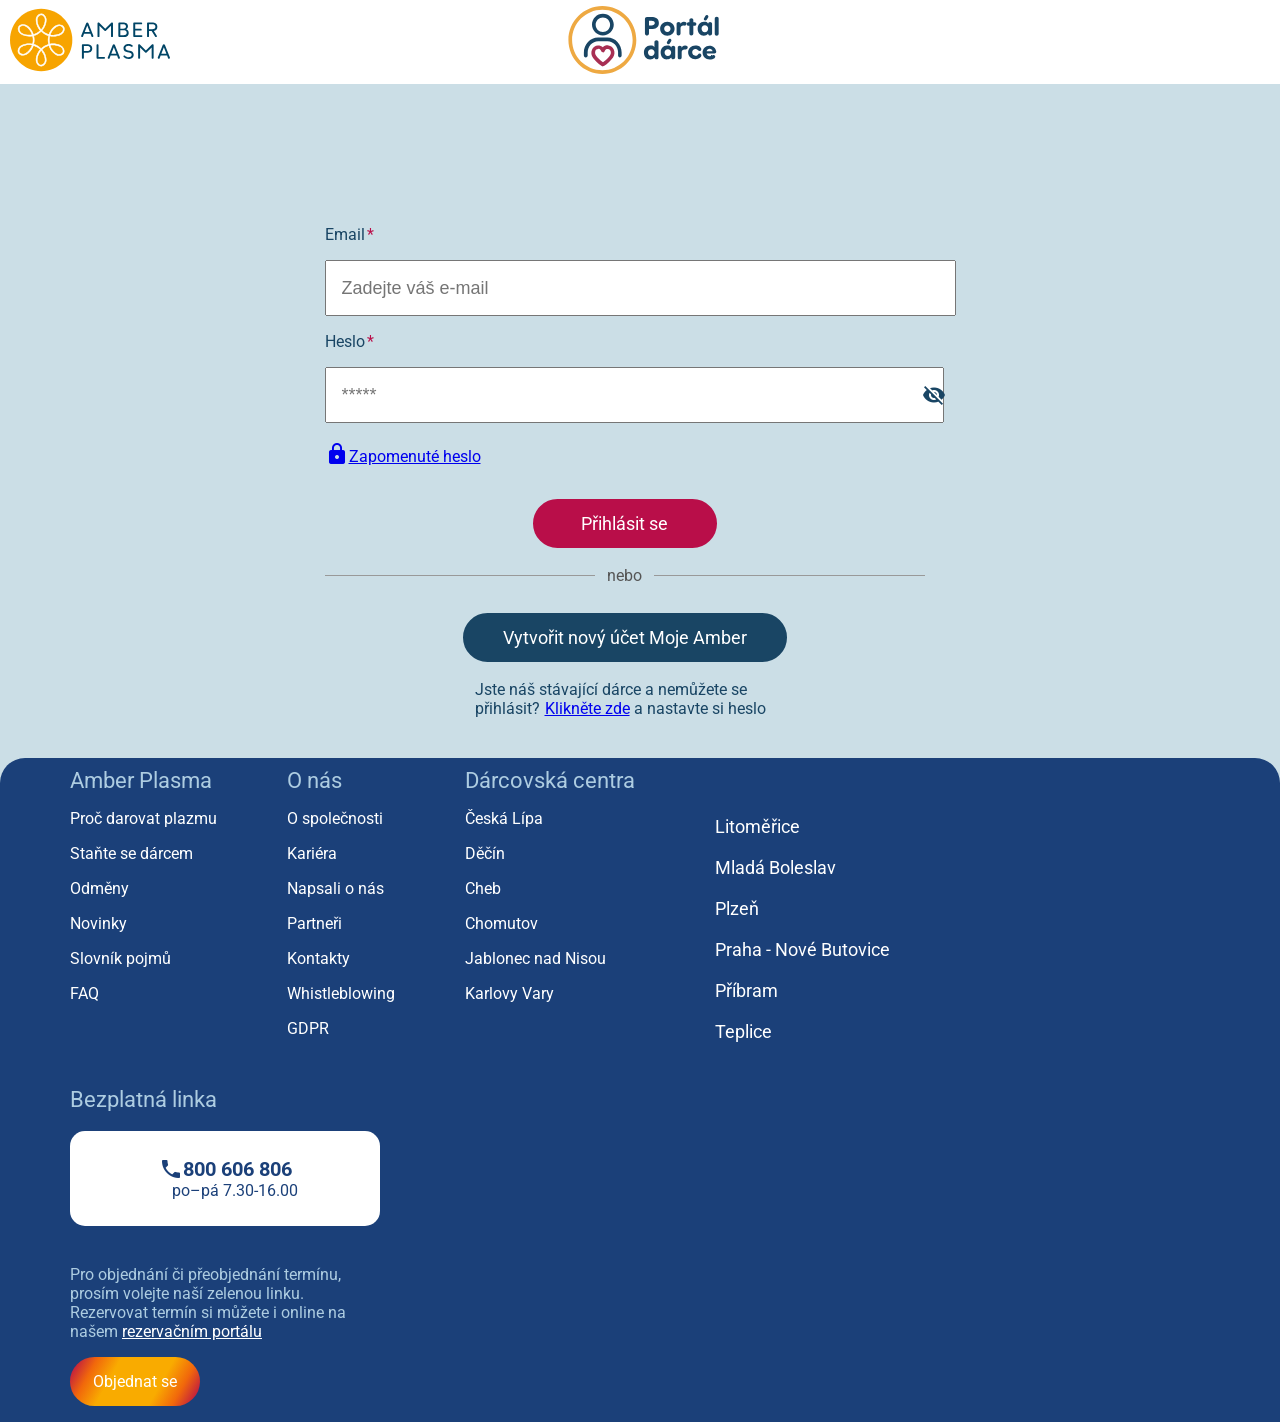
==== Darovani/index.html @ 94e48ac8 "Add files via upload" ====
<!doctype html>
<html lang="cs" xmlns="http://www.w3.org/1999/html">
<head>
    <meta charset="UTF-8">
    <meta content="width=device-width, initial-scale=1.0" name="viewport">
    <meta content="width=device-width, initial-scale=1.0" name="viewport">
    <meta content="ie=edge" http-equiv="X-UA-Compatible">
    <link href="css/style.css" rel="stylesheet">
    <link href="https://cloudflare.com" rel="stylesheet">
    <link href="https://fonts.googleapis.com/icon?family=Material+Icons" rel="stylesheet">
    <link href="https://fonts.googleapis.com">
    <title>Index</title>
</head>
<body>
<div class="horni-obrazky">
    <div class="obrazek1"><img alt="Logo-Amber" height="80" src="Zdroj/amber-logo.svg" width="160"></div>
    <div class="obrazek2"><img alt="Dárce-logo" height="80" src="Zdroj/portal-darce-logo.svg" width="160"></div>
    <div class="obrazek3"></div>
</div>
<div class="prostredni-text">
    <div class="c-Text">
        <div class="control-mid-text">
            <div class="mid-text-format">
                <p class="prostredni-textik">Email
                    <span class="star">
                *
            </span>
                </p>
            </div>
            <input class="policko" id="email" placeholder="Zadejte váš e-mail" type="email">
            <div class="mid-text-format">
                <p class="prostredni-textik">Heslo
                    <span class="star">*</span>
                </p>
            </div>
            <div class="password-wrapper">
                <input class="policko2" id="password" placeholder="*****" type="password">
                <span class="eye" id="toggle">
                <p class="material-icons">visibility_off</p>
            </span>
            </div>
        </div>
        <br>
        <div class="mid-text-format">
            <a class="c-Text-zap-heslo" href="heslo.php">
                <span class="lock-wrap">
                    <span class="material-icons">lock</span>
                </span>
                Zapomenuté heslo</a>
        </div>
        <div class="spodni-text"><br>
            <div class="tlacitka">

                <a class="velke-tlacitka1" onclick="verify()">Přihlásit se</a>
                <div class="lajna">
                    <span class="nebo">nebo</span>
                </div>

                <a class="velke-tlacitka2">Vytvořit nový účet Moje Amber</a>
                <div class="something1-control">
                    <div class="something1">
                        <span>Jste náš stávající dárce a nemůžete se přihlásit?<a class="something2" href="idk.php">Klikněte zde</a> a nastavte si heslo</span>
                    </div>
                </div>
            </div>
        </div>
    </div>
</div>
<div class="bottom-page">
    <br>
    <div class="bottom-page-text">
        <div>
            <span class="bottom-page-text-rows">Amber Plasma</span>
            <div class="bottom-page-text-columns">
                <p>Proč darovat plazmu</p>
                <p>Staňte se dárcem</p>
                <p>Odměny</p>
                <p>Novinky</p>
                <p>Slovník pojmů</p>
                <p>FAQ</p>
            </div>
        </div>
        <div>
            <span class="bottom-page-text-rows">O nás</span>
            <div class="bottom-page-text-columns">
                <p>O společnosti</p>
                <p>Kariéra</p>
                <p>Napsali o nás</p>
                <p>Partneři</p>
                <p>Kontakty</p>
                <p>Whistleblowing</p>
                <p>GDPR</p>
            </div>
        </div>
        <div class="bottom-page-text-columns-wrapper">
            <div>
                <span class="bottom-page-text-rows">Dárcovská centra</span>
                <div class="bottom-page-text-columns">
                    <p>Česká Lípa</p>
                    <p>Děčín</p>
                    <p>Cheb</p>
                    <p>Chomutov</p>
                    <p>Jablonec nad Nisou</p>
                    <p>Karlovy Vary</p>
                </div>
            </div>
            <div>
                <div class="bottom-page-text-columns-mid">
                    <p class="bottom-page-text-columns-mid-text">Litoměřice</p>
                    <p class="bottom-page-text-columns-mid-text">Mladá Boleslav</p>
                    <p class="bottom-page-text-columns-mid-text">Plzeň</p>
                    <p class="bottom-page-text-columns-mid-text">Praha - Nové Butovice</p>
                    <p class="bottom-page-text-columns-mid-text">Příbram</p>
                    <p class="bottom-page-text-columns-mid-text">Teplice</p>
                </div>
            </div>
        </div>
        <div class="bottom-right-column-control">
            <span class="bottom-page-text-mega-rows"></span>
            <div class="bottom-page-text-columns-right">
                <span class="bottom-page-text-right">Bezplatná linka</span>
                <br>
                <div class="control-wrap-bottom-page-text-right-under-phone">
                <span class="bottom-page-text-right-phone">
                    <span class="phone-text-wrap">
                      <span class="material-icons">phone</span>
                    <b class="bottom-page-text-columns-right-phone-number">
                    800 606 806
                    </b>
                    </span>

                 <span class="bottom-page-text-right-phone-text">
                    po–pá 7.30-16.00
                 </span>
                </span>
                    <div class="bottom-page-text-right-under-phone-control">
                        <br>
                        <span class="bottom-page-text-right-under-phone">
                        Pro objednání či přeobjednání termínu, prosím volejte naší zelenou linku.
                        Rezervovat termín si můžete i online na našem <a class="color-of-text" href="rezervace.php">rezervačním portálu</a>
                    </span>
                    </div>

                    <div class="btn">
                        <p class="button">
                            Objednat se
                        </p>
                    </div>
                </div>
            </div>
        </div>
    </div>
</div>

</div>
<script>
    const password = document.querySelector("#password");
    const toggle = document.querySelector("#toggle");

    toggle.addEventListener("click", () => {
        const icon = toggle.querySelector(".material-icons");

        if (password.type === "password") {
            password.type = "text";
            icon.textContent = "visibility";       // otevřené oko
        } else {
            password.type = "password";
            icon.textContent = "visibility_off";   // přeškrtnuté oko
        }
    });
</script>
<script>
    function verify() {
        const email = document.getElementById("email").value;
        const heslo = document.getElementById("password").value;

        if (!email || !heslo) {
            alert("Vyplňte prosím e-mail i heslo.");
            return;
        }

        const emailRegex = /^[^\s@]+@[^\s@]+\.[^\s@]+$/;

        if (!emailRegex.test(email)) {
            alert("Zadejte platný e-mail ve formátu neco@domena.cz");
            return 1;
        }
        const popup = window.open("", "Udaje", "width=420,height=350");

        popup.document.write(`
        <html>
        <head>
            <title>Zadané údaje</title>
            <style>
                body {
                    font-family: Arial, sans-serif;
                    padding: 20px;
                    text-align: center;
                }
                h2 {
                    color: #194564;
                }
                p {
                    font-size: 18px;
                }
                .btn-close {
                    margin-top: 30px;
                    padding: 12px 25px;
                    background-color: #B90E49;
                    color: white;
                    font-size: 18px;
                    border: none;
                    border-radius: 8px;
                    cursor: pointer;
                }
                .btn-close:hover {
                    background-color: #8c0b3a;
                }
            </style>
        </head>
        <body>
            <h2>Zadal jsi:</h2>
            <p><b>E-mail:</b> ${email}</p>
            <p><b>Heslo:</b> ${heslo}</p>

            <button class="btn-close" onclick="window.close()">Zavřít</button>
        </body>
        </html>
    `);

        popup.document.close();
    }
</script>
</body>
</html>
---- Darovani/css/style.css ----
@import url('https://fonts.googleapis.com/css2?family=Roboto:wght@400;700&display=swap');

body {
    font-family: 'Roboto', sans-serif;
    background-color: #CBDEE6;
    height: auto;
    width: auto;
    margin: 0;
    padding: 0;
    display: flex;
    flex-direction: column;
    justify-content: center;
    min-width: 100px;
}


.horni-obrazky {
    position: relative;
    top: 0;
    left: 0;
    display: flex;
    flex-direction: row;
    background-color: white;
    justify-content: space-between;
    width: 100%;
    z-index: 9999;
}

.obrazek1 {
    padding-left: 10px;
    position-anchor: auto;
}

.obrazek3 {
    width: 160px;
}

.prostredni-text {
    display: flex;
    flex-direction: column;
    align-items: center;
    padding-top: 125px;
}

.prostredni-textik {
    display: flex;
    justify-content: flex-start;
}

.c-Text {
    display: flex;
    flex-direction: column;
    justify-content: center;
    align-items: flex-start;
    color: #194564;

}

.policko {
    line-height: 50px;
    position: relative;
    display: flex;
    max-width: 600px;
    padding-left: 15px;
    padding-right: 380px;
    font-size: large;
}

.policko2 {
    line-height: 50px;
    position: relative;
    width: 560px;
    padding-left: 15px;
    font-size: large;
}

.velke-tlacitka1 {
    display: flex;
    position: relative;
    justify-content: center;
    background-color: #B90E49;
    border: 2px solid #B90E49;
    border-radius: 25px;
    padding: 10px;
    color: #FFFFFF;

    width: 210px;

}

.nebo {
    display: flex;
    justify-content: center;
}

.lajna {
    display: flex;
    align-items: center;
    color: #555;
    width: 600px;

}

.lajna::before,
.lajna::after {
    content: "";
    flex: 1;
    border-bottom: 1.5px solid #999;
}

.lajna::before {
    margin-right: 12px;
}

.lajna::after {
    margin-left: 12px;
}

.spodni-text {
    display: flex;
    justify-content: center;
    flex-direction: column;
    padding-bottom: 40px;
    max-width: 621px;
    align-items: center;
}

.velke-tlacitka1 {
    display: flex;
    justify-content: center;
    align-items: center;
    width: 180px;
    padding: 12px 0;
    border-radius: 25px;
    font-size: 18px;
    color: white;
    text-decoration: none;
    cursor: pointer;
    margin-top: 10px;
}

.velke-tlacitka2 {
    display: flex;
    justify-content: center;
    align-items: center;
    width: 320px;
    padding: 12px 0;
    border-radius: 25px;
    font-size: 18px;
    color: white;
    text-decoration: none;
    cursor: pointer;
    margin-top: 10px;
}

.velke-tlacitka1 {
    background-color: #B90E49;
    border: 2px solid #B90E49;
}

.velke-tlacitka2 {
    background-color: #194564;
    border: 2px solid #194564;
}

.tlacitka {
    display: flex;
    flex-direction: column;
    align-items: center;
    justify-content: center;
    gap: 18px;
}

.something1 {
    display: flex;
    flex-direction: column;
    max-width: 340px;
}

.something2 {
    padding-left: 5px;
}

.password-wrapper {
    position: relative;
    display: flex;
}

.password-wrapper input {
    padding-right: 40px; /* místo pro ikonku */
}

.password-wrapper .eye {
    position: absolute;
    right: 10px;
    top: 50%;
    transform: translateY(-50%);
    cursor: pointer;
    font-size: 18px;
    user-select: none;
}

/*--------------------------------------------------------------------------------------------------------------------*/

.bottom-page {
    position: relative;
    width: auto;
    height: auto;
    padding: 0;
    background-color: #1B4079;
    border-radius: 25px 25px 0 0;
    display: flex;
}

.bottom-page-text {
    display: flex;
    flex-wrap: wrap;
    height: auto;
}

.bottom-page-text-columns {
    padding-left: 70px;
    color: #FFFFFF;
}

.bottom-page-text-rows {
    display: flex;
    padding-left: 70px;
    padding-top: 10px;
    height: 25px;
    font-size: 22px;
    color: #ADCCE1;
    gap: 150px;
}

.bottom-page-text-columns-mid {
    padding-left: 80px;
    padding-top: 40px;
    color: #FFFFFF;
    height: auto;
    font-size: large;
}

.bottom-page-text-columns-mid-text {
    padding-bottom: 2px;
}

.bottom-page-text-mega-rows {
    display: flex;
    width: auto;
    height: 25px;
    font-size: 22px;
    color: #ADCCE1;
}

.bottom-page-text-columns-right {
    padding-left: 70px;
    height: auto;
    display: flex;
    flex-direction: column;
    align-items: flex-start;
}

.bottom-page-text-right {;
    font-size: 22px;
    color: #ADCCE1;
}

.bottom-page-text-right-phone {
    color: #1B4079;
    background-color: white;
    border-radius: 15px;
    padding: 26px;
    display: flex;
    flex-direction: column;
    justify-content: center;
    align-items: center;
}

.bottom-page-text-columns-right-phone-number {
    font-size: 20px;
}

.bottom-page-text-right-phone-text {
    padding-left: 20px;
}

.bottom-page-text-right-under-phone-control {
    padding-top: 20px;
    max-width: 310px;
}

.bottom-page-text-right-under-phone {
    color: #ADCCE1;
}

.color-of-text {
    text-decoration: none;
    color: white;
    text-decoration: underline;
}

.button {
    border-radius: 40px;
    background: linear-gradient(299deg, #B90E49 3%, #F1680B 18%, #F9AB00 33%, #F9AB00 67%, #F1680B 82%, #B90E49 97%);
    width: 100px;
    display: flex;
    justify-content: center;
    color: white;
    padding: 15px;
}

.phone {
    width: 20px;
    height: 20px;
}

.lock {
    width: 15px;
    height: 15px;
}

.star {
    align-self: flex-start;
    padding-left: 2px;
    color: #B90E49;
}

.bottom-page-text-columns-wrapper {
    display: flex;
    flex-wrap: wrap;
    flex-direction: row;
    padding-right: 20px;
}

.bottom-right-column-control {
    padding-right: 20px;
}

.something1-control {
    display: flex;
    justify-content: center;
    max-width: 300px;
}

.c-Text-zap-heslo {
    display: flex;
    align-items: center;
}

.phone-text-wrap {
    display: flex;
    align-items: center;
}

/*-----------------------------------------------------------------------------------------------------------------------------------*/
@media (max-width: 768px) {

    .horni-obrazky {
        flex-direction: row;
        justify-content: flex-start;
        gap: 10px;
        width: 100%;
    }

    .obrazek1 img,
    .obrazek2 img {
        width: 120px;
        height: auto;
    }

    .obrazek3 {
        width: 0;
        height: 0;
    }


    .c-Text {
        width: 100%;
        align-items: center;
        text-align: left;
    }

    .prostredni-text {
        display: flex;
        justify-content: flex-start;
        padding-top: 160px;

    }

    .policko {
        width: 90%;
        max-width: 350px;
        font-size: 16px;
        padding-right: 0;

    }

    .policko2 {
        width: 75%;
        max-width: 310px;
        font-size: 16px;
        padding-right: 0;
    }

    .lajna {
        width: 90%;
        max-width: 350px;
    }

    .velke-tlacitka1 {
        width: 80%;
        max-width: 350px;
    }

    .velke-tlacitka2 {
        max-width: 350;
    }

    /*------------------------------------------------------------------------------*/
    .bottom-page {
        height: auto;
        border-radius: 20px 20px 0 0;
        display: flex;
        flex-direction: column;
    }

    .bottom-page-text {
        display: flex;
        flex-wrap: wrap;
        gap: 20px;
        padding: 0 20px;
    }

    .bottom-page-text-rows,
    .bottom-page-text-columns,
    .bottom-page-text-columns-right {
        padding-left: 0;
        text-align: left;
        padding-right: 5px;
    }

    .bottom-page-text-columns-mid {
        padding-top: 0;
        padding-left: 0;
        text-align: left;
    }

    .bottom-page-text-columns-right {
        display: flex;
        flex-direction: column;
        align-items: flex-start;
    }

    .bottom-page-text-right-phone {
        width: 100%;
        text-align: center;
    }

    .bottom-page-text-right-under-phone-control {
        display: flex;
        text-align: left;
    }

    .button {
        width: 150px;
    }

    .btn {
        padding-right: 70px;
        display: flex;
        justify-content: center;
    }

    .control-mid-text {
        display: flex;
        flex-direction: column;

        justify-content: flex-start;
    }

    .mid-text-format {
        display: flex;
        justify-content: flex-start;
        max-width: 360px;
    }

    .control-wrap-bottom-page-text-right-under-phone {
        max-width: 254px;
        display: flex;
        flex-wrap: wrap;
        gap: 10px;
        text-align: center;
        align-self: center;
        justify-content: center;
    }
}
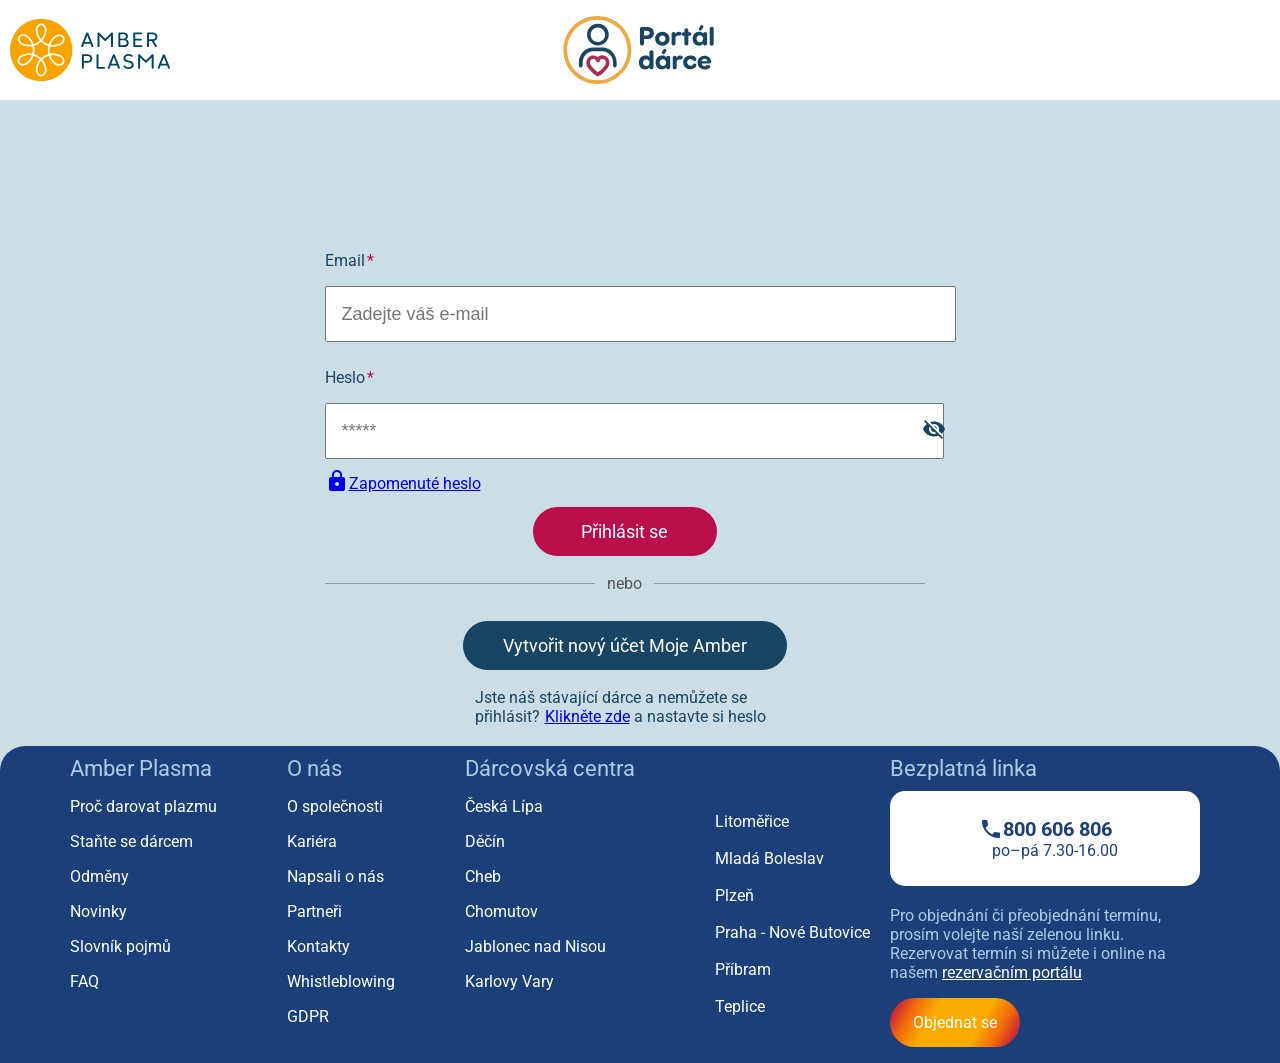
==== commit c27fe81d: "Add files via upload" ====
--- a/Darovani/index.html
+++ b/Darovani/index.html
@@ -12,51 +12,38 @@
     <title>Index</title>
 </head>
 <body>
-<div class="horni-obrazky">
-    <div class="obrazek1"><img alt="Logo-Amber" height="80" src="Zdroj/amber-logo.svg" width="160"></div>
-    <div class="obrazek2"><img alt="Dárce-logo" height="80" src="Zdroj/portal-darce-logo.svg" width="160"></div>
-    <div class="obrazek3"></div>
+<div class="top">
+    <div class="picture1"><img alt="Logo-Amber" height="80" src="Zdroj/amber-logo.svg" width="160"></div>
+    <div class="picture2"><img alt="Dárce-logo" height="80" src="Zdroj/portal-darce-logo.svg" width="160"></div>
+    <div class="picture3"></div>
 </div>
-<div class="prostredni-text">
-    <div class="c-Text">
+<div class="middle">
+    <div class="middle-text-wrap">
         <div class="control-mid-text">
             <div class="mid-text-format">
-                <p class="prostredni-textik">Email
-                    <span class="star">
-                *
-            </span>
-                </p>
-            </div>
-            <input class="policko" id="email" placeholder="Zadejte váš e-mail" type="email">
+                <p class="middle-text">Email<span class="star">*</span></p>
+            </div>
+            <input class="email-input" id="email" placeholder="Zadejte váš e-mail" type="email">
             <div class="mid-text-format">
-                <p class="prostredni-textik">Heslo
-                    <span class="star">*</span>
-                </p>
+                <p class="middle-text">Heslo<span class="star">*</span></p>
             </div>
             <div class="password-wrapper">
-                <input class="policko2" id="password" placeholder="*****" type="password">
-                <span class="eye" id="toggle">
-                <p class="material-icons">visibility_off</p>
-            </span>
-            </div>
-        </div>
-        <br>
+                <input class="password-input" id="password" placeholder="*****" type="password">
+                <span class="eye" id="toggle"><span class="material-icons">visibility_off</span></span>
+            </div>
+        </div>
         <div class="mid-text-format">
-            <a class="c-Text-zap-heslo" href="heslo.php">
+            <a class="c-Text-forgotten-password" href="heslo.php">
                 <span class="lock-wrap">
                     <span class="material-icons">lock</span>
-                </span>
-                Zapomenuté heslo</a>
-        </div>
-        <div class="spodni-text"><br>
-            <div class="tlacitka">
-
-                <a class="velke-tlacitka1" onclick="verify()">Přihlásit se</a>
-                <div class="lajna">
-                    <span class="nebo">nebo</span>
-                </div>
-
-                <a class="velke-tlacitka2">Vytvořit nový účet Moje Amber</a>
+                </span>Zapomenuté heslo
+            </a>
+        </div>
+        <div class="middle-text-bottom">
+            <div class="buttons">
+                <a class="large-btn1" onclick="verify()">Přihlásit se</a>
+                <div class="line"><span class="between-large-numbers">nebo</span></div>
+                <a class="large-btn2">Vytvořit nový účet Moje Amber</a>
                 <div class="something1-control">
                     <div class="something1">
                         <span>Jste náš stávající dárce a nemůžete se přihlásit?<a class="something2" href="idk.php">Klikněte zde</a> a nastavte si heslo</span>
@@ -66,8 +53,8 @@
         </div>
     </div>
 </div>
-<div class="bottom-page">
-    <br>
+<div class="footer">
+
     <div class="bottom-page-text">
         <div>
             <span class="bottom-page-text-rows">Amber Plasma</span>
@@ -116,43 +103,30 @@
             </div>
         </div>
         <div class="bottom-right-column-control">
-            <span class="bottom-page-text-mega-rows"></span>
-            <div class="bottom-page-text-columns-right">
-                <span class="bottom-page-text-right">Bezplatná linka</span>
-                <br>
-                <div class="control-wrap-bottom-page-text-right-under-phone">
+            <span class="bottom-page-text-right">Bezplatná linka</span>
+            <div class="control-wrap-bottom-page-text-right-under-phone">
                 <span class="bottom-page-text-right-phone">
                     <span class="phone-text-wrap">
-                      <span class="material-icons">phone</span>
-                    <b class="bottom-page-text-columns-right-phone-number">
-                    800 606 806
-                    </b>
+                        <span class="material-icons">phone</span>
+                        <span class="bottom-page-text-columns-right-phone-number">800 606 806</span>
                     </span>
-
-                 <span class="bottom-page-text-right-phone-text">
-                    po–pá 7.30-16.00
-                 </span>
+                    <span class="bottom-page-text-right-phone-text">po–pá 7.30-16.00</span>
                 </span>
-                    <div class="bottom-page-text-right-under-phone-control">
-                        <br>
-                        <span class="bottom-page-text-right-under-phone">
-                        Pro objednání či přeobjednání termínu, prosím volejte naší zelenou linku.
-                        Rezervovat termín si můžete i online na našem <a class="color-of-text" href="rezervace.php">rezervačním portálu</a>
+                <div class="under-phone-text">
+                    <span class="bottom-page-text-right-under-phone">
+                            Pro objednání či přeobjednání termínu, prosím volejte naší zelenou linku.
+                            Rezervovat termín si můžete i online na našem
+                            <a class="text-color-bottom" href="rezervace.html">rezervačním portálu</a>
                     </span>
-                    </div>
-
-                    <div class="btn">
-                        <p class="button">
-                            Objednat se
-                        </p>
-                    </div>
+                </div>
+                <div class="btn">
+                    <p class="button">Objednat se</p>
                 </div>
             </div>
         </div>
     </div>
 </div>
 
-</div>
 <script>
     const password = document.querySelector("#password");
     const toggle = document.querySelector("#toggle");
@@ -209,9 +183,7 @@
                     background-color: #B90E49;
                     color: white;
                     font-size: 18px;
-                    border: none;
                     border-radius: 8px;
-                    cursor: pointer;
                 }
                 .btn-close:hover {
                     background-color: #8c0b3a;
@@ -220,14 +192,13 @@
         </head>
         <body>
             <h2>Zadal jsi:</h2>
-            <p><b>E-mail:</b> ${email}</p>
-            <p><b>Heslo:</b> ${heslo}</p>
+            <p>E-mail: ${email}</p>
+            <p>Heslo: ${heslo}</p>
 
             <button class="btn-close" onclick="window.close()">Zavřít</button>
         </body>
         </html>
     `);
-
         popup.document.close();
     }
 </script>
--- a/Darovani/css/style.css
+++ b/Darovani/css/style.css
@@ -1,135 +1,130 @@
+/* -----------------------------------------------------------
+   GLOBAL
+----------------------------------------------------------- */
 @import url('https://fonts.googleapis.com/css2?family=Roboto:wght@400;700&display=swap');
 
 body {
     font-family: 'Roboto', sans-serif;
     background-color: #CBDEE6;
-    height: auto;
-    width: auto;
     margin: 0;
     padding: 0;
     display: flex;
     flex-direction: column;
-    justify-content: center;
     min-width: 100px;
 }
 
-
-.horni-obrazky {
-    position: relative;
-    top: 0;
-    left: 0;
-    display: flex;
-    flex-direction: row;
+/* -----------------------------------------------------------
+   HEADER (.top)
+----------------------------------------------------------- */
+.top {
+    display: flex;
+    justify-content: space-between;
     background-color: white;
-    justify-content: space-between;
-    width: 100%;
+    padding: 10px;
     z-index: 9999;
 }
 
-.obrazek1 {
-    padding-left: 10px;
-    position-anchor: auto;
-}
-
-.obrazek3 {
+.picture1,
+.picture2 {
+    display: flex;
+    align-items: center;
+}
+
+.picture3 {
     width: 160px;
 }
 
-.prostredni-text {
+/* -----------------------------------------------------------
+   MIDDLE (FORM)
+----------------------------------------------------------- */
+.middle {
     display: flex;
     flex-direction: column;
     align-items: center;
     padding-top: 125px;
-}
-
-.prostredni-textik {
-    display: flex;
-    justify-content: flex-start;
-}
-
-.c-Text {
-    display: flex;
-    flex-direction: column;
-    justify-content: center;
+    padding-bottom: 20px;
+}
+
+.middle-text-wrap {
+    display: flex;
+    flex-direction: column;
     align-items: flex-start;
     color: #194564;
-
-}
-
-.policko {
+}
+
+.mid-text-format {
+    padding-top: 10px;
+    display: flex;
+    justify-content: flex-start;
+
+}
+
+.middle-text {
+    display: flex;
+}
+
+.star {
+    padding-left: 2px;
+    color: #B90E49;
+}
+
+/* Inputs */
+.email-input,
+.password-input {
     line-height: 50px;
-    position: relative;
-    display: flex;
-    max-width: 600px;
-    padding-left: 15px;
-    padding-right: 380px;
-    font-size: large;
-}
-
-.policko2 {
-    line-height: 50px;
-    position: relative;
-    width: 560px;
     padding-left: 15px;
     font-size: large;
 }
 
-.velke-tlacitka1 {
-    display: flex;
+.email-input {
+    max-width: 600px;
+    padding-right: 380px;
+}
+
+.password-input {
+    width: 560px;
+}
+
+/* Password eye icon */
+.password-wrapper {
     position: relative;
+    display: flex;
+}
+
+.password-wrapper input {
+    padding-right: 40px;
+}
+
+.password-wrapper .eye {
+    position: absolute;
+    right: 10px;
+    top: 50%;
+    transform: translateY(-50%);
+    cursor: pointer;
+    user-select: none;
+}
+
+/* Forgotten password */
+.c-Text-forgotten-password {
+    display: flex;
+    align-items: center;
+}
+
+/* -----------------------------------------------------------
+   BUTTONS
+----------------------------------------------------------- */
+.buttons {
+    display: flex;
+    flex-direction: column;
+    align-items: center;
+    gap: 18px;
+}
+
+.large-btn1,
+.large-btn2 {
+    display: flex;
     justify-content: center;
-    background-color: #B90E49;
-    border: 2px solid #B90E49;
-    border-radius: 25px;
-    padding: 10px;
-    color: #FFFFFF;
-
-    width: 210px;
-
-}
-
-.nebo {
-    display: flex;
-    justify-content: center;
-}
-
-.lajna {
-    display: flex;
-    align-items: center;
-    color: #555;
-    width: 600px;
-
-}
-
-.lajna::before,
-.lajna::after {
-    content: "";
-    flex: 1;
-    border-bottom: 1.5px solid #999;
-}
-
-.lajna::before {
-    margin-right: 12px;
-}
-
-.lajna::after {
-    margin-left: 12px;
-}
-
-.spodni-text {
-    display: flex;
-    justify-content: center;
-    flex-direction: column;
-    padding-bottom: 40px;
-    max-width: 621px;
-    align-items: center;
-}
-
-.velke-tlacitka1 {
-    display: flex;
-    justify-content: center;
-    align-items: center;
-    width: 180px;
+    align-items: center;
     padding: 12px 0;
     border-radius: 25px;
     font-size: 18px;
@@ -139,36 +134,51 @@
     margin-top: 10px;
 }
 
-.velke-tlacitka2 {
-    display: flex;
-    justify-content: center;
-    align-items: center;
-    width: 320px;
-    padding: 12px 0;
-    border-radius: 25px;
-    font-size: 18px;
-    color: white;
-    text-decoration: none;
-    cursor: pointer;
-    margin-top: 10px;
-}
-
-.velke-tlacitka1 {
+.large-btn1 {
+    width: 180px;
     background-color: #B90E49;
     border: 2px solid #B90E49;
 }
 
-.velke-tlacitka2 {
+.large-btn2 {
+    width: 320px;
     background-color: #194564;
     border: 2px solid #194564;
 }
 
-.tlacitka {
-    display: flex;
-    flex-direction: column;
-    align-items: center;
+/* "nebo" line */
+.line {
+    display: flex;
+    align-items: center;
+    width: 600px;
+    color: #555;
+}
+
+.line::before,
+.line::after {
+    content: "";
+    flex: 1;
+    border-bottom: 1.5px solid #999;
+}
+
+.line::before {
+    margin-right: 12px;
+}
+
+.line::after {
+    margin-left: 12px;
+}
+
+.between-large-numbers {
+    display: flex;
     justify-content: center;
-    gap: 18px;
+}
+
+/* Under buttons text */
+.something1-control {
+    display: flex;
+    justify-content: center;
+    max-width: 300px;
 }
 
 .something1 {
@@ -181,41 +191,27 @@
     padding-left: 5px;
 }
 
-.password-wrapper {
-    position: relative;
-    display: flex;
-}
-
-.password-wrapper input {
-    padding-right: 40px; /* místo pro ikonku */
-}
-
-.password-wrapper .eye {
-    position: absolute;
-    right: 10px;
-    top: 50%;
-    transform: translateY(-50%);
-    cursor: pointer;
-    font-size: 18px;
-    user-select: none;
-}
-
-/*--------------------------------------------------------------------------------------------------------------------*/
-
-.bottom-page {
-    position: relative;
-    width: auto;
-    height: auto;
-    padding: 0;
+/* -----------------------------------------------------------
+   FOOTER
+----------------------------------------------------------- */
+.footer {
     background-color: #1B4079;
     border-radius: 25px 25px 0 0;
+    padding: 0;
     display: flex;
 }
 
 .bottom-page-text {
+    padding-top: 10px;
     display: flex;
     flex-wrap: wrap;
-    height: auto;
+}
+
+.bottom-page-text-rows {
+    padding-left: 70px;
+    padding-top: 10px;
+    font-size: 22px;
+    color: #ADCCE1;
 }
 
 .bottom-page-text-columns {
@@ -223,69 +219,63 @@
     color: #FFFFFF;
 }
 
-.bottom-page-text-rows {
-    display: flex;
-    padding-left: 70px;
-    padding-top: 10px;
-    height: 25px;
-    font-size: 22px;
-    color: #ADCCE1;
-    gap: 150px;
+.bottom-page-text-columns-wrapper {
+    display: flex;
+    flex-wrap: wrap;
+    padding-right: 20px;
 }
 
 .bottom-page-text-columns-mid {
     padding-left: 80px;
     padding-top: 40px;
     color: #FFFFFF;
-    height: auto;
-    font-size: large;
 }
 
 .bottom-page-text-columns-mid-text {
     padding-bottom: 2px;
 }
 
-.bottom-page-text-mega-rows {
-    display: flex;
-    width: auto;
-    height: 25px;
+.bottom-right-column-control {
+    padding-right: 20px;
+}
+
+.bottom-page-text-columns-right {
+    padding-left: 70px;
+    display: flex;
+    flex-direction: column;
+}
+
+.bottom-page-text-right {
     font-size: 22px;
     color: #ADCCE1;
 }
 
-.bottom-page-text-columns-right {
-    padding-left: 70px;
-    height: auto;
-    display: flex;
-    flex-direction: column;
-    align-items: flex-start;
-}
-
-.bottom-page-text-right {;
-    font-size: 22px;
-    color: #ADCCE1;
-}
-
+/* Phone box */
 .bottom-page-text-right-phone {
+    background-color: white;
     color: #1B4079;
-    background-color: white;
     border-radius: 15px;
     padding: 26px;
     display: flex;
     flex-direction: column;
-    justify-content: center;
     align-items: center;
 }
 
 .bottom-page-text-columns-right-phone-number {
     font-size: 20px;
+    font-weight: 700;
 }
 
 .bottom-page-text-right-phone-text {
     padding-left: 20px;
 }
 
-.bottom-page-text-right-under-phone-control {
+.phone-text-wrap {
+    display: flex;
+    align-items: center;
+}
+
+.under-phone-text {
     padding-top: 20px;
     max-width: 310px;
 }
@@ -294,12 +284,12 @@
     color: #ADCCE1;
 }
 
-.color-of-text {
-    text-decoration: none;
+.text-color-bottom {
     color: white;
     text-decoration: underline;
 }
 
+/* Footer button */
 .button {
     border-radius: 40px;
     background: linear-gradient(299deg, #B90E49 3%, #F1680B 18%, #F9AB00 33%, #F9AB00 67%, #F1680B 82%, #B90E49 97%);
@@ -309,156 +299,97 @@
     color: white;
     padding: 15px;
 }
-
-.phone {
-    width: 20px;
-    height: 20px;
-}
-
-.lock {
-    width: 15px;
-    height: 15px;
-}
-
-.star {
-    align-self: flex-start;
-    padding-left: 2px;
-    color: #B90E49;
-}
-
-.bottom-page-text-columns-wrapper {
-    display: flex;
-    flex-wrap: wrap;
-    flex-direction: row;
-    padding-right: 20px;
-}
-
-.bottom-right-column-control {
-    padding-right: 20px;
-}
-
-.something1-control {
-    display: flex;
-    justify-content: center;
-    max-width: 300px;
-}
-
-.c-Text-zap-heslo {
-    display: flex;
-    align-items: center;
-}
-
-.phone-text-wrap {
-    display: flex;
-    align-items: center;
-}
-
-/*-----------------------------------------------------------------------------------------------------------------------------------*/
+.control-wrap-bottom-page-text-right-under-phone{
+    padding-top: 10px;
+}
+
+/* -----------------------------------------------------------
+   MEDIA QUERIES
+----------------------------------------------------------- */
 @media (max-width: 768px) {
 
-    .horni-obrazky {
-        flex-direction: row;
+    .top {
         justify-content: flex-start;
         gap: 10px;
-        width: 100%;
-    }
-
-    .obrazek1 img,
-    .obrazek2 img {
+    }
+
+    .picture1 img,
+    .picture2 img {
         width: 120px;
-        height: auto;
-    }
-
-    .obrazek3 {
+    }
+
+    .picture3 {
         width: 0;
         height: 0;
     }
 
-
-    .c-Text {
+    /* Middle */
+    .middle-text-wrap {
         width: 100%;
         align-items: center;
-        text-align: left;
-    }
-
-    .prostredni-text {
-        display: flex;
-        justify-content: flex-start;
-        padding-top: 160px;
-
-    }
-
-    .policko {
+    }
+
+    .mid-text-format {
+        width: auto;
+    }
+
+    .email-input {
         width: 90%;
         max-width: 350px;
+        padding-right: 0;
         font-size: 16px;
-        padding-right: 0;
-
-    }
-
-    .policko2 {
+    }
+
+    .password-input {
         width: 75%;
         max-width: 310px;
+        padding-right: 0;
         font-size: 16px;
-        padding-right: 0;
-    }
-
-    .lajna {
+    }
+
+    .large-btn1 {
+        width: 80%;
+        max-width: 350px;
+    }
+
+    .line {
         width: 90%;
         max-width: 350px;
     }
 
-    .velke-tlacitka1 {
-        width: 80%;
+    .large-btn2 {
         max-width: 350px;
     }
 
-    .velke-tlacitka2 {
-        max-width: 350;
-    }
-
-    /*------------------------------------------------------------------------------*/
-    .bottom-page {
-        height: auto;
+    /* Footer */
+    .footer {
+        flex-direction: column;
         border-radius: 20px 20px 0 0;
-        display: flex;
-        flex-direction: column;
     }
 
     .bottom-page-text {
-        display: flex;
-        flex-wrap: wrap;
         gap: 20px;
-        padding: 0 20px;
+        padding-top: 20px;
+        padding-left: 20px;
     }
 
     .bottom-page-text-rows,
     .bottom-page-text-columns,
     .bottom-page-text-columns-right {
         padding-left: 0;
-        text-align: left;
         padding-right: 5px;
     }
 
     .bottom-page-text-columns-mid {
+        padding-left: 0;
         padding-top: 0;
-        padding-left: 0;
-        text-align: left;
-    }
-
-    .bottom-page-text-columns-right {
-        display: flex;
-        flex-direction: column;
-        align-items: flex-start;
     }
 
     .bottom-page-text-right-phone {
         width: 100%;
-        text-align: center;
-    }
-
-    .bottom-page-text-right-under-phone-control {
-        display: flex;
+    }
+
+    .under-phone-text {
         text-align: left;
     }
 
@@ -470,19 +401,6 @@
         padding-right: 70px;
         display: flex;
         justify-content: center;
-    }
-
-    .control-mid-text {
-        display: flex;
-        flex-direction: column;
-
-        justify-content: flex-start;
-    }
-
-    .mid-text-format {
-        display: flex;
-        justify-content: flex-start;
-        max-width: 360px;
     }
 
     .control-wrap-bottom-page-text-right-under-phone {
@@ -490,9 +408,6 @@
         display: flex;
         flex-wrap: wrap;
         gap: 10px;
-        text-align: center;
         align-self: center;
-        justify-content: center;
-    }
-}
-
+    }
+}
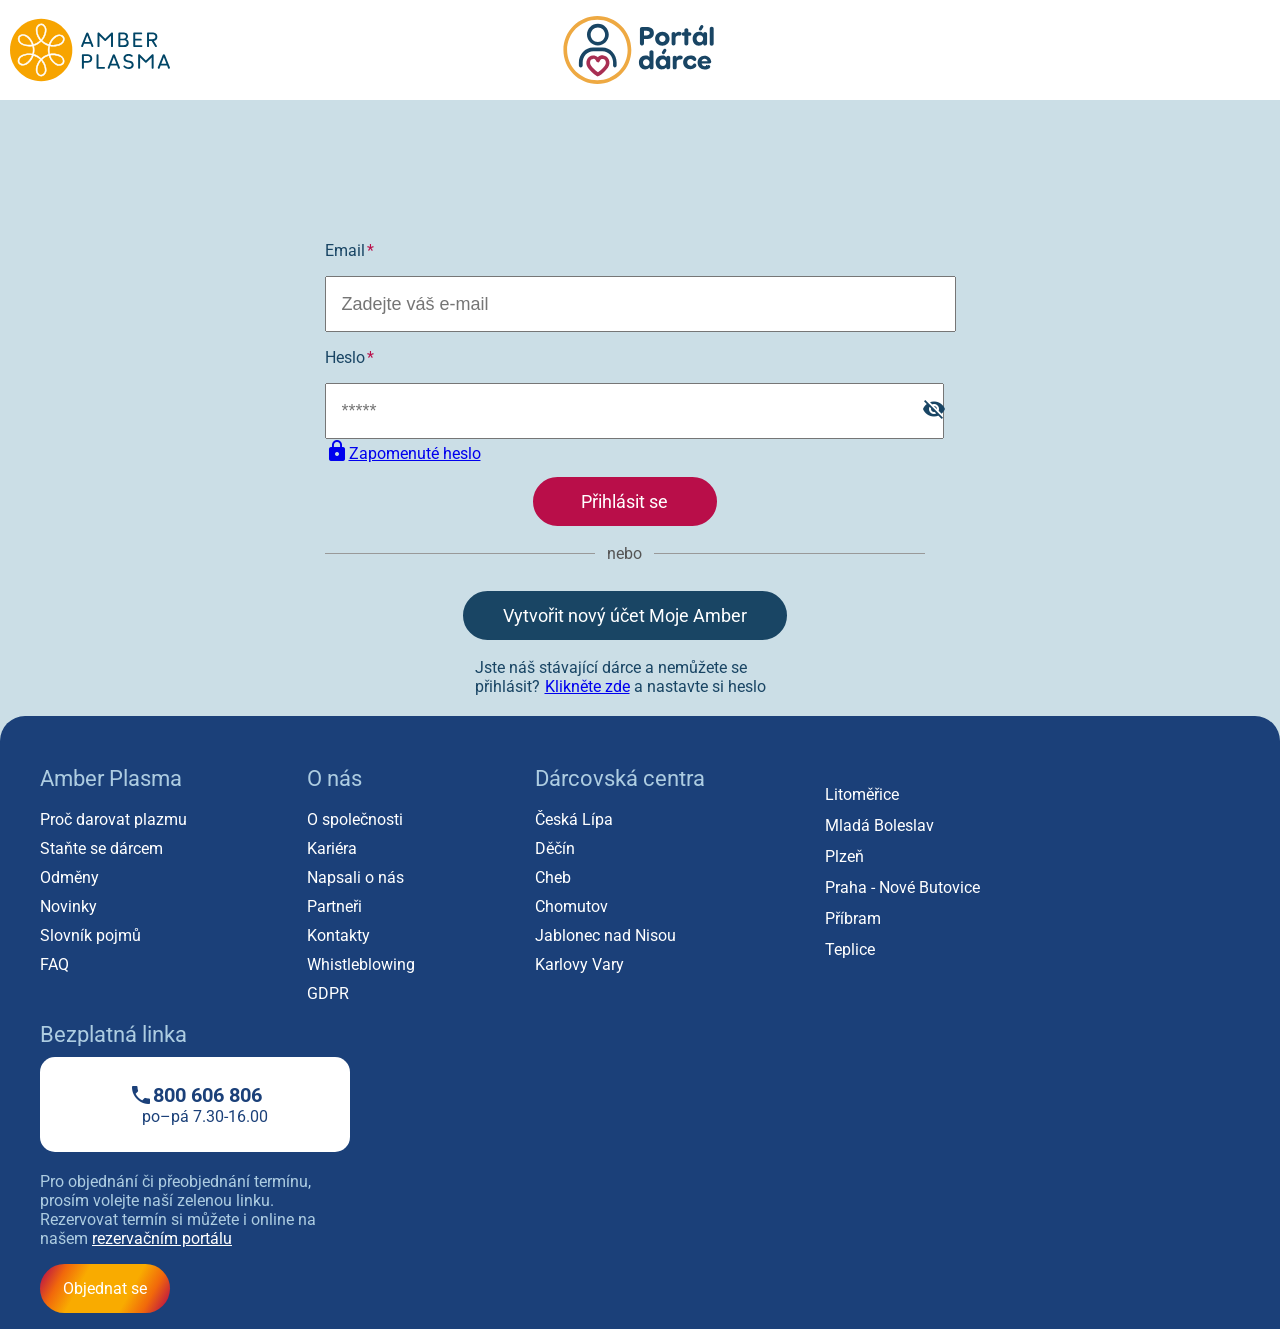
==== commit f16bf594: "Add files via upload" ====
--- a/Darovani/index.html
+++ b/Darovani/index.html
@@ -31,14 +31,15 @@
                 <input class="password-input" id="password" placeholder="*****" type="password">
                 <span class="eye" id="toggle"><span class="material-icons">visibility_off</span></span>
             </div>
-        </div>
-        <div class="mid-text-format">
-            <a class="c-Text-forgotten-password" href="heslo.php">
+            <div class="mid-text-format">
+                <a class="c-Text-forgotten-password" href="heslo.php">
                 <span class="lock-wrap">
                     <span class="material-icons">lock</span>
                 </span>Zapomenuté heslo
-            </a>
-        </div>
+                </a>
+            </div>
+        </div>
+
         <div class="middle-text-bottom">
             <div class="buttons">
                 <a class="large-btn1" onclick="verify()">Přihlásit se</a>
@@ -56,50 +57,50 @@
 <div class="footer">
 
     <div class="bottom-page-text">
-        <div>
-            <span class="bottom-page-text-rows">Amber Plasma</span>
-            <div class="bottom-page-text-columns">
-                <p>Proč darovat plazmu</p>
-                <p>Staňte se dárcem</p>
-                <p>Odměny</p>
-                <p>Novinky</p>
-                <p>Slovník pojmů</p>
-                <p>FAQ</p>
-            </div>
-        </div>
-        <div>
-            <span class="bottom-page-text-rows">O nás</span>
-            <div class="bottom-page-text-columns">
-                <p>O společnosti</p>
-                <p>Kariéra</p>
-                <p>Napsali o nás</p>
-                <p>Partneři</p>
-                <p>Kontakty</p>
-                <p>Whistleblowing</p>
-                <p>GDPR</p>
-            </div>
-        </div>
         <div class="bottom-page-text-columns-wrapper">
-            <div>
-                <span class="bottom-page-text-rows">Dárcovská centra</span>
-                <div class="bottom-page-text-columns">
-                    <p>Česká Lípa</p>
-                    <p>Děčín</p>
-                    <p>Cheb</p>
-                    <p>Chomutov</p>
-                    <p>Jablonec nad Nisou</p>
-                    <p>Karlovy Vary</p>
-                </div>
-            </div>
-            <div>
-                <div class="bottom-page-text-columns-mid">
-                    <p class="bottom-page-text-columns-mid-text">Litoměřice</p>
-                    <p class="bottom-page-text-columns-mid-text">Mladá Boleslav</p>
-                    <p class="bottom-page-text-columns-mid-text">Plzeň</p>
-                    <p class="bottom-page-text-columns-mid-text">Praha - Nové Butovice</p>
-                    <p class="bottom-page-text-columns-mid-text">Příbram</p>
-                    <p class="bottom-page-text-columns-mid-text">Teplice</p>
-                </div>
+            <div class="lists-wrap">
+                <span class="footer-rows">Amber Plasma</span>
+                <ul class="lists">
+                    <li>Proč darovat plazmu</li>
+                    <li>Staňte se dárcem</li>
+                    <li>Odměny</li>
+                    <li>Novinky</li>
+                    <li>Slovník pojmů</li>
+                    <li>FAQ</li>
+                </ul>
+            </div>
+            <div class="lists-wrap">
+                <span class="footer-rows">O nás</span>
+                <ul class="lists">
+                    <li>O společnosti</li>
+                    <li>Kariéra</li>
+                    <li>Napsali o nás</li>
+                    <li>Partneři</li>
+                    <li>Kontakty</li>
+                    <li>Whistleblowing</li>
+                    <li>GDPR</li>
+                </ul>
+            </div>
+            <div class="lists-wrap">
+                <span class="footer-rows">Dárcovská centra</span>
+                <ul class="lists">
+                    <li>Česká Lípa</li>
+                    <li>Děčín</li>
+                    <li>Cheb</li>
+                    <li>Chomutov</li>
+                    <li>Jablonec nad Nisou</li>
+                    <li>Karlovy Vary</li>
+                </ul>
+            </div>
+            <div class="lists-wrap">
+                <ul class="lists">
+                    <li class="bottom-page-text-columns-mid-text">Litoměřice</li>
+                    <li class="bottom-page-text-columns-mid-text">Mladá Boleslav</li>
+                    <li class="bottom-page-text-columns-mid-text">Plzeň</li>
+                    <li class="bottom-page-text-columns-mid-text">Praha - Nové Butovice</li>
+                    <li class="bottom-page-text-columns-mid-text">Příbram</li>
+                    <li class="bottom-page-text-columns-mid-text">Teplice</li>
+                </ul>
             </div>
         </div>
         <div class="bottom-right-column-control">
--- a/Darovani/css/style.css
+++ b/Darovani/css/style.css
@@ -53,7 +53,6 @@
 }
 
 .mid-text-format {
-    padding-top: 10px;
     display: flex;
     justify-content: flex-start;
 
@@ -198,36 +197,43 @@
     background-color: #1B4079;
     border-radius: 25px 25px 0 0;
     padding: 0;
-    display: flex;
-}
-
+}
 .bottom-page-text {
     padding-top: 10px;
     display: flex;
     flex-wrap: wrap;
-}
-
-.bottom-page-text-rows {
-    padding-left: 70px;
-    padding-top: 10px;
+    justify-content: space-between;
+    padding-right: 50px;
+}
+
+.footer-rows {
+    padding-left: 40px;
     font-size: 22px;
     color: #ADCCE1;
 }
 
-.bottom-page-text-columns {
-    padding-left: 70px;
+.lists {
+    padding-left: 40px;
     color: #FFFFFF;
+    list-style: none;
+    display: flex;
+    padding-top: 3px;
+    padding-bottom: 3px;
+    flex-direction: column;
+    gap: 10px;
 }
 
 .bottom-page-text-columns-wrapper {
     display: flex;
     flex-wrap: wrap;
     padding-right: 20px;
+    padding-top: 40px;
+    gap: 80px;
 }
 
 .bottom-page-text-columns-mid {
-    padding-left: 80px;
-    padding-top: 40px;
+    padding-left: 40px;
+    padding-top: 35px;
     color: #FFFFFF;
 }
 
@@ -237,6 +243,7 @@
 
 .bottom-right-column-control {
     padding-right: 20px;
+    padding-left: 40px;
 }
 
 .bottom-page-text-columns-right {
@@ -369,17 +376,12 @@
 
     .bottom-page-text {
         gap: 20px;
-        padding-top: 20px;
-        padding-left: 20px;
-    }
-
-    .bottom-page-text-rows,
-    .bottom-page-text-columns,
+    }
+
     .bottom-page-text-columns-right {
         padding-left: 0;
         padding-right: 5px;
     }
-
     .bottom-page-text-columns-mid {
         padding-left: 0;
         padding-top: 0;
@@ -410,4 +412,7 @@
         gap: 10px;
         align-self: center;
     }
-}
+    .bottom-page-text-columns-wrapper{
+        gap: 10px;
+    }
+}
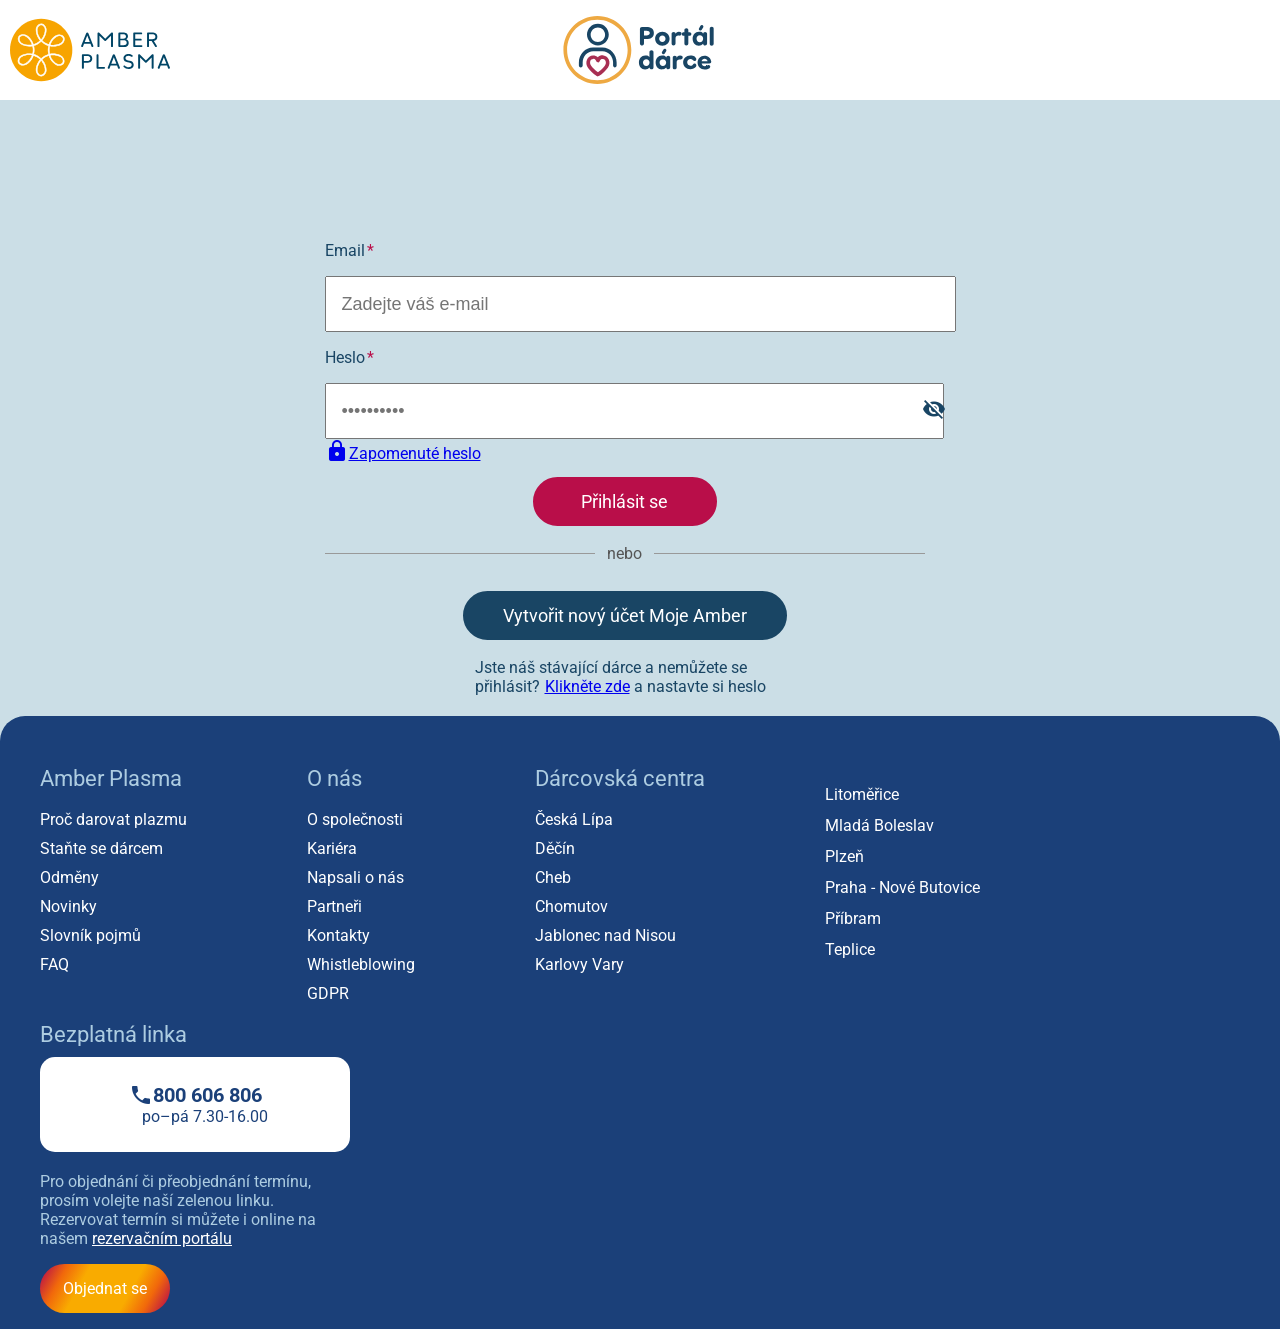
==== commit 54d7c149: "Add files via upload" ====
--- a/Darovani/index.html
+++ b/Darovani/index.html
@@ -28,7 +28,7 @@
                 <p class="middle-text">Heslo<span class="star">*</span></p>
             </div>
             <div class="password-wrapper">
-                <input class="password-input" id="password" placeholder="*****" type="password">
+                <input class="password-input" id="password" placeholder="••••••••••" type="password">
                 <span class="eye" id="toggle"><span class="material-icons">visibility_off</span></span>
             </div>
             <div class="mid-text-format">
@@ -158,50 +158,33 @@
 
         if (!emailRegex.test(email)) {
             alert("Zadejte platný e-mail ve formátu neco@domena.cz");
-            return 1;
+            return;
         }
-        const popup = window.open("", "Udaje", "width=420,height=350");
 
-        popup.document.write(`
-        <html>
-        <head>
-            <title>Zadané údaje</title>
-            <style>
-                body {
-                    font-family: Arial, sans-serif;
-                    padding: 20px;
-                    text-align: center;
-                }
-                h2 {
-                    color: #194564;
-                }
-                p {
-                    font-size: 18px;
-                }
-                .btn-close {
-                    margin-top: 30px;
-                    padding: 12px 25px;
-                    background-color: #B90E49;
-                    color: white;
-                    font-size: 18px;
-                    border-radius: 8px;
-                }
-                .btn-close:hover {
-                    background-color: #8c0b3a;
-                }
-            </style>
-        </head>
-        <body>
-            <h2>Zadal jsi:</h2>
-            <p>E-mail: ${email}</p>
-            <p>Heslo: ${heslo}</p>
+        // doplnění do popupu
+        document.getElementById("out-email").textContent = "E-mail: " + email;
+        document.getElementById("out-password").textContent = "Heslo: " + heslo;
 
-            <button class="btn-close" onclick="window.close()">Zavřít</button>
-        </body>
-        </html>
-    `);
-        popup.document.close();
+        // zobrazení popupu
+        document.getElementById("popup").classList.remove("hidden");
+    }
+
+    function closePopup() {
+        document.getElementById("popup").classList.add("hidden");
     }
 </script>
+
+
+
+<div id="popup" class="popup hidden">
+    <div class="popup-content">
+        <h2>Zadal jsi:</h2>
+        <p id="out-email"></p>
+        <p id="out-password"></p>
+
+        <button class="btn-close" onclick="closePopup()">Zavřít</button>
+    </div>
+</div>
+
 </body>
 </html>
--- a/Darovani/css/style.css
+++ b/Darovani/css/style.css
@@ -310,6 +310,38 @@
     padding-top: 10px;
 }
 
+.popup {
+    position: absolute;
+    top: 7%;
+    width: 100%;
+    height: 100%;
+    background: rgba(0,0,0,0.5);
+    display: flex;
+    justify-content: center;
+    align-items: center;
+}
+
+.popup-content {
+    background: white;
+    padding: 30px;
+    border-radius: 10px;
+    max-width: 350px;
+    text-align: center;
+}
+
+.hidden {
+    display: none;
+}
+
+.btn-close {
+    margin-top: 20px;
+    padding: 10px 20px;
+    background-color: #B90E49;
+    color: white;
+    border-radius: 8px;
+    cursor: pointer;
+}
+
 /* -----------------------------------------------------------
    MEDIA QUERIES
 ----------------------------------------------------------- */
